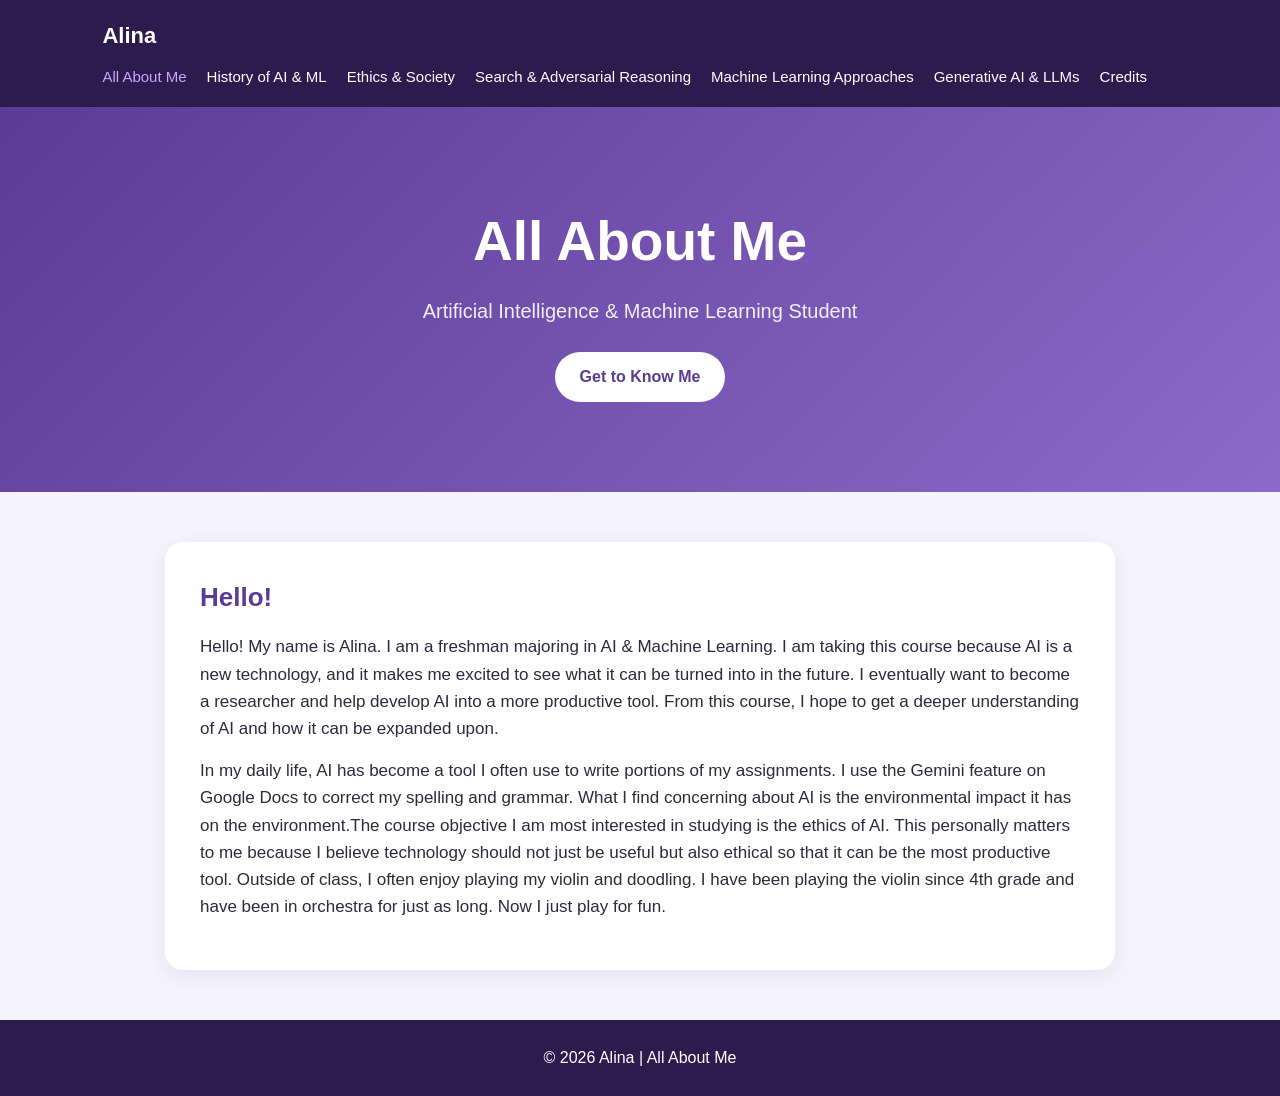
==== index.html @ ac67f38f "Update index.html" ====
<!DOCTYPE html>
<html lang="en">
<head>
    <meta charset="UTF-8">
    <meta name="viewport" content="width=device-width, initial-scale=1.0">
    <title>All About Me - Alina</title>
    <link rel="stylesheet" href="style.css">
</head>
<body>

<nav>
    <div class="logo">Alina</div>
    <div class="nav-links">
        <a href="index.html" class="active">All About Me</a>
        <a href="history.html">History of AI &amp; ML</a>
        <a href="ethics.html">Ethics &amp; Society</a>
        <a href="search.html">Search &amp; Adversarial Reasoning</a>
        <a href="machine-learning.html">Machine Learning Approaches</a>
        <a href="generative-ai.html">Generative AI &amp; LLMs</a>
        <a href="credits.html">Credits</a>
    </div>
</nav>

<header>
    <h1>All About Me</h1>
    <p>Artificial Intelligence &amp; Machine Learning Student</p>
    <a href="#about" class="hero-button">Get to Know Me</a>
</header>

<main>
    <section id="about">
        <h2>Hello!</h2>

        <p>
            Hello! My name is Alina. I am a freshman majoring in AI &amp;
            Machine Learning. I am taking this course because AI is a new
            technology, and it makes me excited to see what it can be turned
            into in the future. I eventually want to become a researcher and
            help develop AI into a more productive tool. From this course,
            I hope to get a deeper understanding of AI and how it can be
            expanded upon.
        </p>

        <p>
            In my daily life, AI has become a tool I often use to write portions of my assignments.
            I use the Gemini feature on Google Docs to correct my spelling and grammar. What I find            
            concerning about AI is the environmental impact it has on
            the environment.The course objective I am most interested in
            studying is the ethics of AI. This personally matters to me because
            I believe technology should not just be useful but also ethical
            so that it can be the most productive tool. Outside of class,
            I often enjoy playing my violin and doodling. I have been playing
            the violin since 4th grade and have been in orchestra for just
            as long. Now I just play for fun.
        </p>
    </section>
</main>

<footer>
    <p>&copy; 2026 Alina | All About Me</p>
</footer>

</body>
</html>
---- style.css ----
* {
    margin: 0;
    padding: 0;
    box-sizing: border-box;
}

body {
    font-family: Arial, sans-serif;
    background: #f5f3ff;
    color: #2d2a3d;
    line-height: 1.6;
}

/* Navigation */
nav {
    background: #2d1b4e;
    padding: 18px 8%;
    display: flex;
    justify-content: space-between;
    align-items: center;
    position: sticky;
    top: 0;
    z-index: 100;
    flex-wrap: wrap;
    gap: 12px;
}

nav .logo {
    color: white;
    font-size: 22px;
    font-weight: bold;
    white-space: nowrap;
}

nav .nav-links {
    display: flex;
    flex-wrap: wrap;
    gap: 12px 20px;
}

nav a {
    color: white;
    text-decoration: none;
    font-size: 15px;
}

nav a:hover,
nav a.active {
    color: #c9a7ff;
}

/* Hero */
header {
    background: linear-gradient(135deg, #5b3b95, #8b6bc9);
    color: white;
    text-align: center;
    padding: 90px 20px;
}

header h1 {
    font-size: 55px;
    margin-bottom: 10px;
}

header p {
    font-size: 20px;
    opacity: 0.9;
}

.hero-button {
    display: inline-block;
    margin-top: 25px;
    padding: 12px 25px;
    background: white;
    color: #5b3b95;
    text-decoration: none;
    border-radius: 25px;
    font-weight: bold;
}

.hero-button:hover {
    background: #eee7ff;
}

/* Main content */
main {
    max-width: 1000px;
    margin: 50px auto;
    padding: 0 25px;
}

section {
    background: white;
    margin-bottom: 30px;
    padding: 35px;
    border-radius: 18px;
    box-shadow: 0 5px 20px rgba(60, 40, 100, 0.08);
}

section h2 {
    color: #5b3b95;
    margin-bottom: 15px;
    font-size: 26px;
}

section h3 {
    color: #5b3b95;
    margin: 18px 0 8px;
}

section p {
    font-size: 17px;
    margin-bottom: 15px;
}

.about-grid {
    display: grid;
    grid-template-columns: repeat(2, 1fr);
    gap: 20px;
}

.info-card {
    background: #f3efff;
    padding: 25px;
    border-radius: 15px;
    text-align: center;
}

.info-card h3 {
    color: #5b3b95;
    margin-bottom: 8px;
}

.info-card p {
    font-size: 15px;
}

/* Footer */
footer {
    background: #2d1b4e;
    color: white;
    text-align: center;
    padding: 25px;
    margin-top: 50px;
}

footer p {
    margin: 0;
}

/* Mobile */
@media (max-width: 700px) {
    nav {
        flex-direction: column;
    }

    nav .nav-links {
        justify-content: center;
    }

    header h1 {
        font-size: 40px;
    }

    .about-grid {
        grid-template-columns: 1fr;
    }

    section {
        padding: 25px;
    }
}
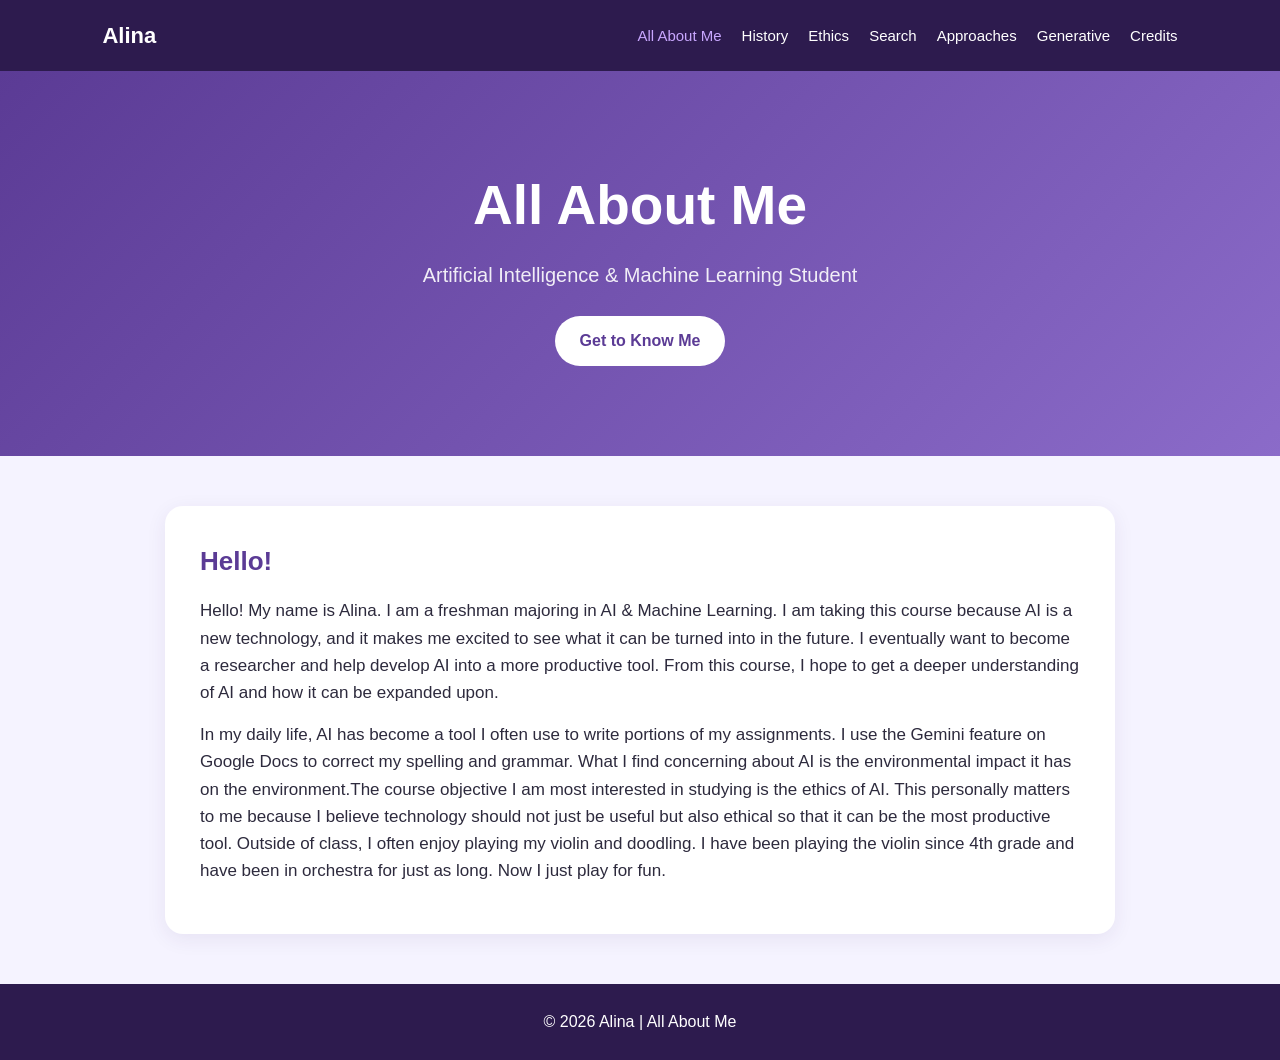
==== commit a80db2e7: "Update index.html" ====
--- a/index.html
+++ b/index.html
@@ -13,11 +13,11 @@
     <div class="logo">Alina</div>
     <div class="nav-links">
         <a href="index.html" class="active">All About Me</a>
-        <a href="history.html">History of AI &amp; ML</a>
-        <a href="ethics.html">Ethics &amp; Society</a>
-        <a href="search.html">Search &amp; Adversarial Reasoning</a>
-        <a href="machine-learning.html">Machine Learning Approaches</a>
-        <a href="generative-ai.html">Generative AI &amp; LLMs</a>
+        <a href="history.html">History</a>
+        <a href="ethics.html">Ethics</a>
+        <a href="search.html">Search</a>
+        <a href="machine-learning.html">Approaches</a>
+        <a href="generative-ai.html">Generative </a>
         <a href="credits.html">Credits</a>
     </div>
 </nav>
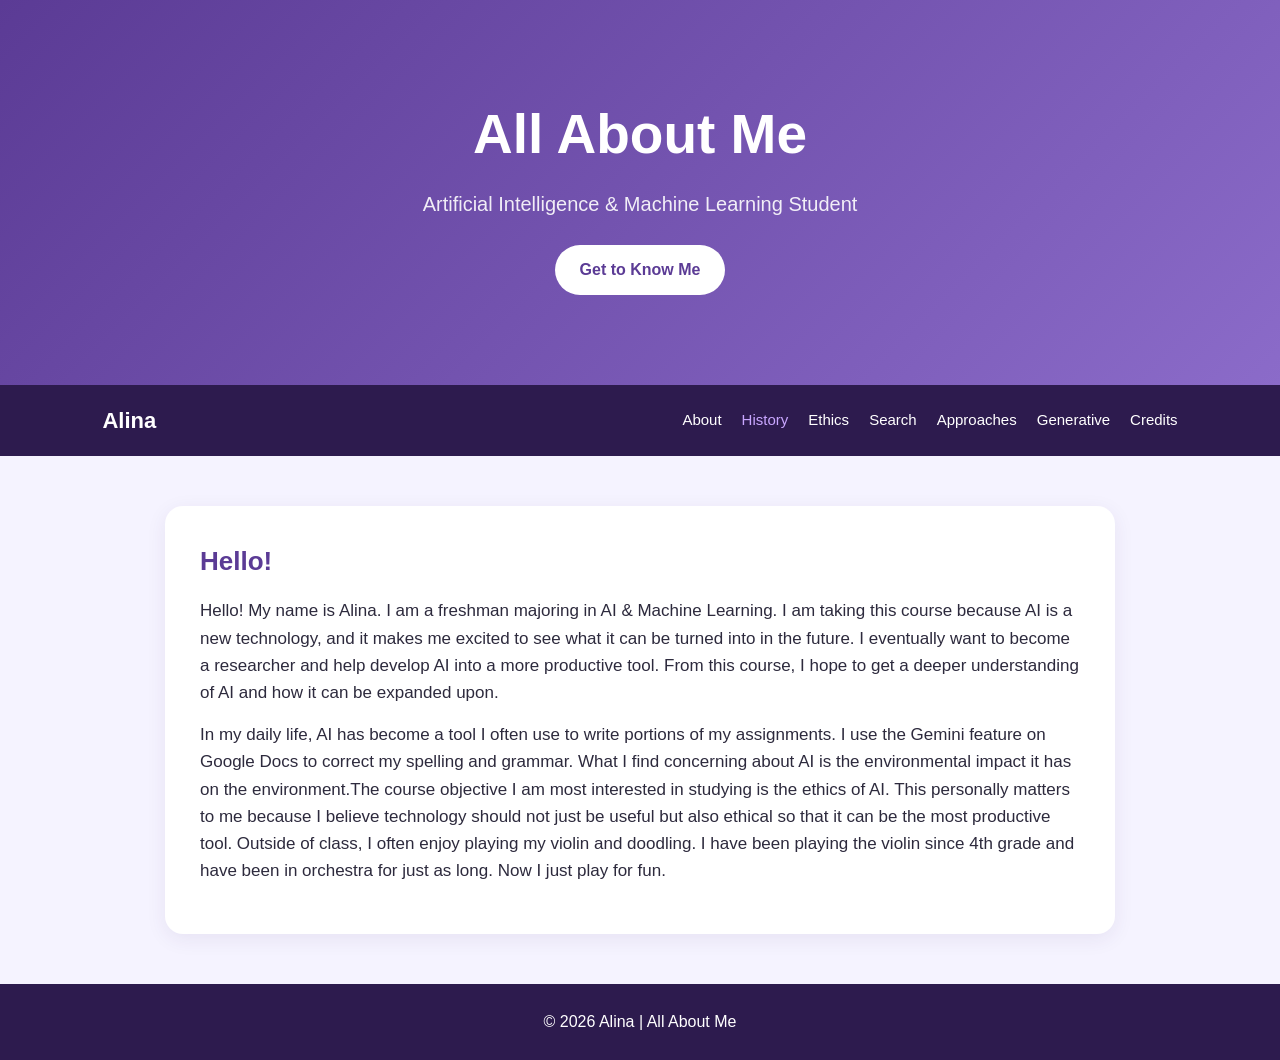
==== commit 7a17a32d: "Update index.html" ====
--- a/index.html
+++ b/index.html
@@ -1,32 +1,37 @@
-
 <!DOCTYPE html>
 <html lang="en">
+
 <head>
     <meta charset="UTF-8">
     <meta name="viewport" content="width=device-width, initial-scale=1.0">
-    <title>All About Me - Alina</title>
+    <title>All About Me </title>
     <link rel="stylesheet" href="style.css">
 </head>
+
 <body>
 
-<nav>
-    <div class="logo">Alina</div>
-    <div class="nav-links">
-        <a href="index.html" class="active">All About Me</a>
-        <a href="history.html">History</a>
-        <a href="ethics.html">Ethics</a>
-        <a href="search.html">Search</a>
-        <a href="machine-learning.html">Approaches</a>
-        <a href="generative-ai.html">Generative </a>
-        <a href="credits.html">Credits</a>
-    </div>
-</nav>
-
-<header>
+  <header>
     <h1>All About Me</h1>
     <p>Artificial Intelligence &amp; Machine Learning Student</p>
     <a href="#about" class="hero-button">Get to Know Me</a>
 </header>
+
+    <nav>
+        <div class="logo">Alina</div>
+        <div class="nav-links">
+            <a href="index.html">About</a>
+            <a href="history.html" class="active">History</a>
+            <a href="ethics.html">Ethics </a>
+            <a href="search.html">Search</a>
+            <a href="machine-learning.html"> Approaches</a>
+            <a href="generative-ai.html">Generative </a>
+            <a href="credits.html">Credits</a>
+        </div>
+    </nav>
+
+
+
+
 
 <main>
     <section id="about">
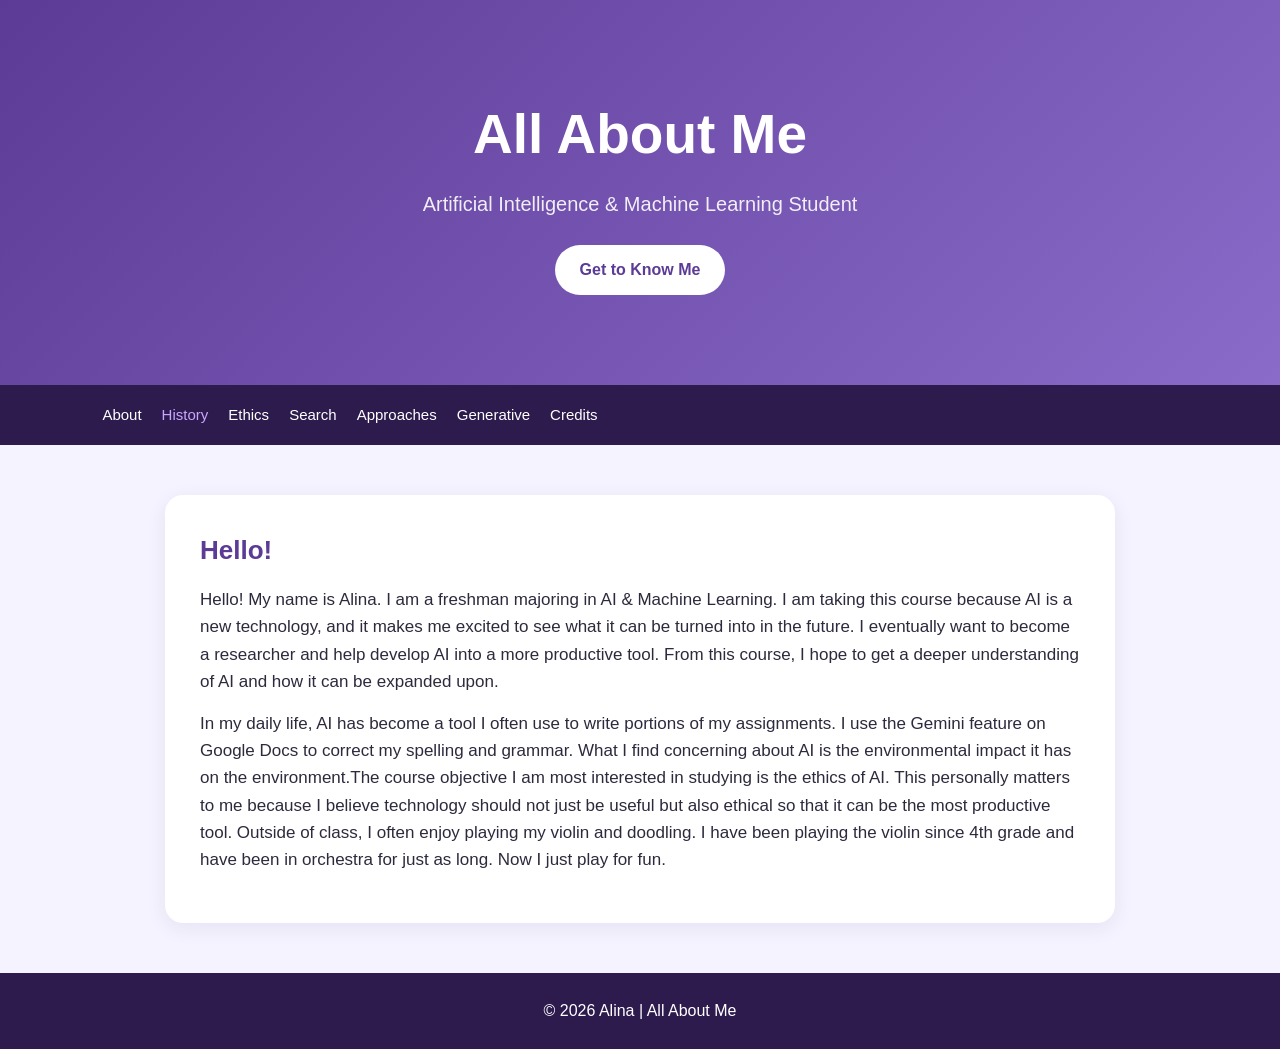
==== commit d8042c03: "Update index.html" ====
--- a/index.html
+++ b/index.html
@@ -17,7 +17,6 @@
 </header>
 
     <nav>
-        <div class="logo">Alina</div>
         <div class="nav-links">
             <a href="index.html">About</a>
             <a href="history.html" class="active">History</a>
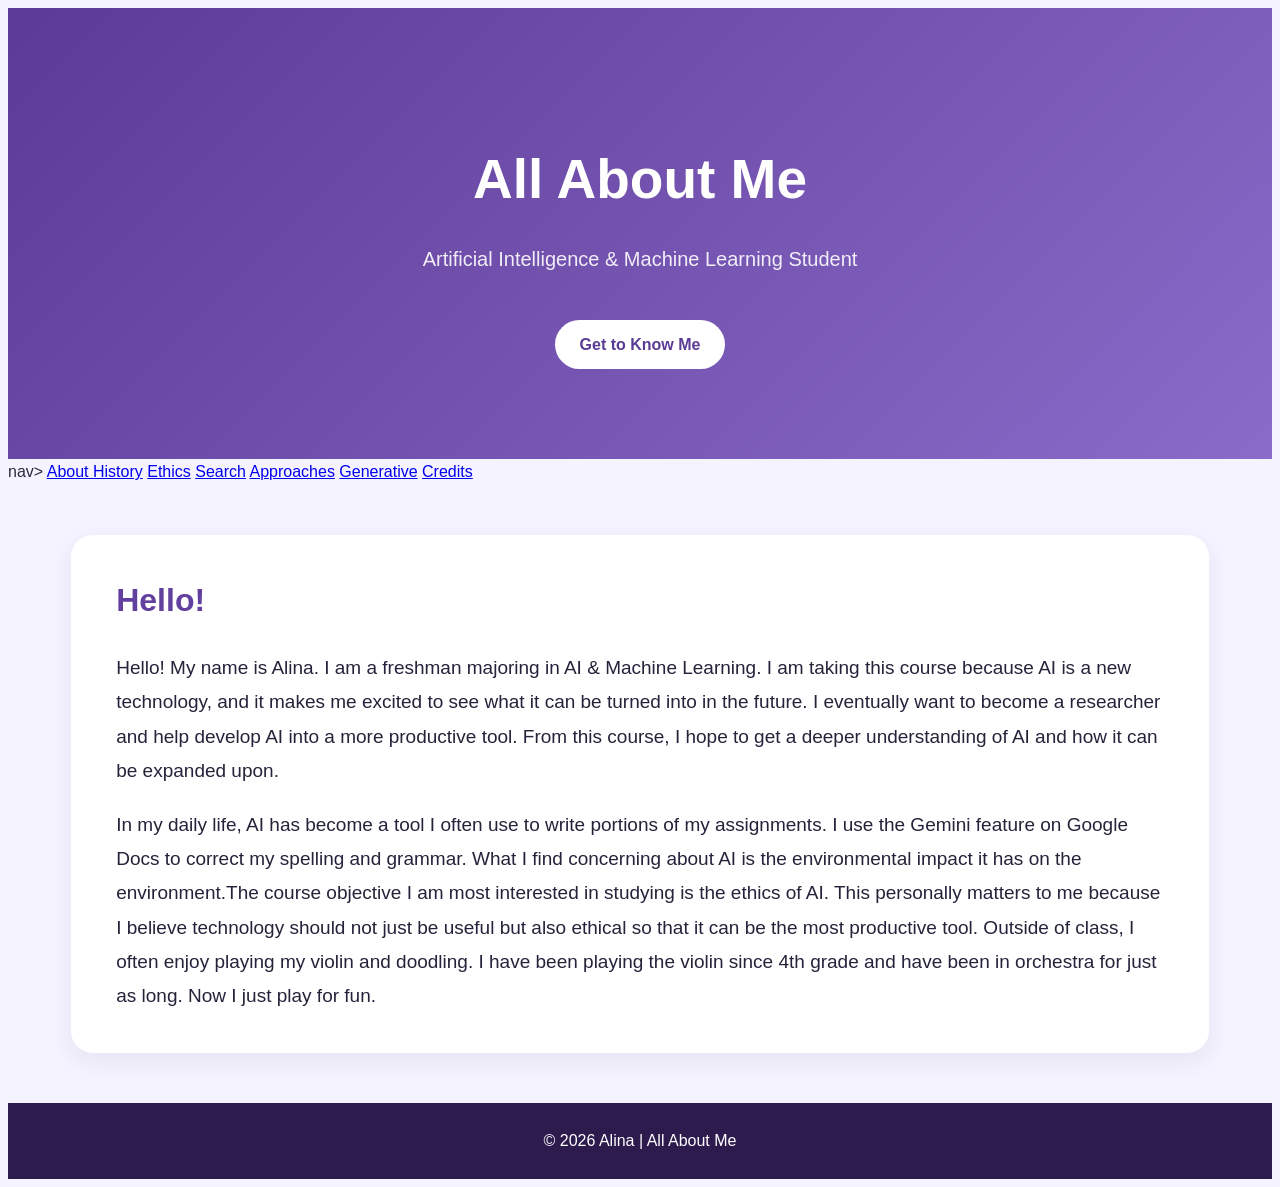
==== commit 98d7328c: "Update index.html" ====
--- a/index.html
+++ b/index.html
@@ -16,16 +16,14 @@
     <a href="#about" class="hero-button">Get to Know Me</a>
 </header>
 
-    <nav>
-        <div class="nav-links">
-            <a href="index.html">About</a>
-            <a href="history.html" class="active">History</a>
-            <a href="ethics.html">Ethics </a>
-            <a href="search.html">Search</a>
-            <a href="machine-learning.html"> Approaches</a>
-            <a href="generative-ai.html">Generative </a>
-            <a href="credits.html">Credits</a>
-        </div>
+    nav>
+        <a href="index.html"> About </a>
+        <a href="history.html">History</a>
+        <a href="ethics.html">Ethics</a>
+        <a href="search.html">Search</a>
+        <a href="machine-learning.html">Approaches</a>
+        <a href="generative-ai.html">Generative</a>
+        <a href="credits.html">Credits</a>
     </nav>
 
 
--- a/style.css
+++ b/style.css
@@ -1,4 +1,4 @@
-
+```css
 * {
     margin: 0;
     padding: 0;
@@ -83,37 +83,49 @@
     background: #eee7ff;
 }
 
-/* Main content */
+/* Main Content */
 main {
-    max-width: 1000px;
+    max-width: 1200px;
+    width: 90%;
     margin: 50px auto;
-    padding: 0 25px;
-}
-
-section {
+    padding: 0;
+}
+
+/* Section Cards */
+main > section {
     background: white;
-    margin-bottom: 30px;
-    padding: 35px;
-    border-radius: 18px;
-    box-shadow: 0 5px 20px rgba(60, 40, 100, 0.08);
-}
-
-section h2 {
-    color: #5b3b95;
-    margin-bottom: 15px;
-    font-size: 26px;
-}
-
-section h3 {
+    margin-bottom: 35px;
+    padding: 40px 45px;
+    border-radius: 22px;
+    box-shadow: 0 8px 25px rgba(60, 40, 100, 0.08);
+}
+
+/* Section Headings */
+main > section h2 {
+    color: #62409f;
+    margin-top: 0;
+    margin-bottom: 25px;
+    font-size: 32px;
+}
+
+main > section h3 {
     color: #5b3b95;
     margin: 18px 0 8px;
 }
 
-section p {
-    font-size: 17px;
-    margin-bottom: 15px;
-}
-
+/* Paragraphs */
+main > section p {
+    font-size: 19px;
+    line-height: 1.8;
+    margin-bottom: 20px;
+    color: #25233a;
+}
+
+main > section p:last-child {
+    margin-bottom: 0;
+}
+
+/* About Grid */
 .about-grid {
     display: grid;
     grid-template-columns: repeat(2, 1fr);
@@ -151,6 +163,7 @@
 
 /* Mobile */
 @media (max-width: 700px) {
+
     nav {
         flex-direction: column;
     }
@@ -163,11 +176,58 @@
         font-size: 40px;
     }
 
+    main {
+        width: 94%;
+        margin: 30px auto;
+    }
+
+    main > section {
+        padding: 25px;
+        margin-bottom: 25px;
+        border-radius: 18px;
+    }
+
+    main > section h2 {
+        font-size: 26px;
+    }
+
+    main > section p {
+        font-size: 16px;
+        line-height: 1.7;
+    }
+
     .about-grid {
         grid-template-columns: 1fr;
     }
-
-    section {
+}
+```
+/* Approaches Page - Consistent Card Spacing */
+.approaches-container section,
+main.approaches-container > section {
+    padding: 40px 45px;
+    margin-bottom: 35px;
+}
+
+/* Consistent heading spacing */
+.approaches-container section h2 {
+    margin-top: 0;
+    margin-bottom: 25px;
+}
+
+/* Consistent paragraph spacing */
+.approaches-container section p {
+    margin-bottom: 20px;
+    line-height: 1.8;
+}
+
+.approaches-container section p:last-child {
+    margin-bottom: 0;
+}
+
+/* Mobile spacing */
+@media (max-width: 700px) {
+    .approaches-container section,
+    main.approaches-container > section {
         padding: 25px;
     }
 }
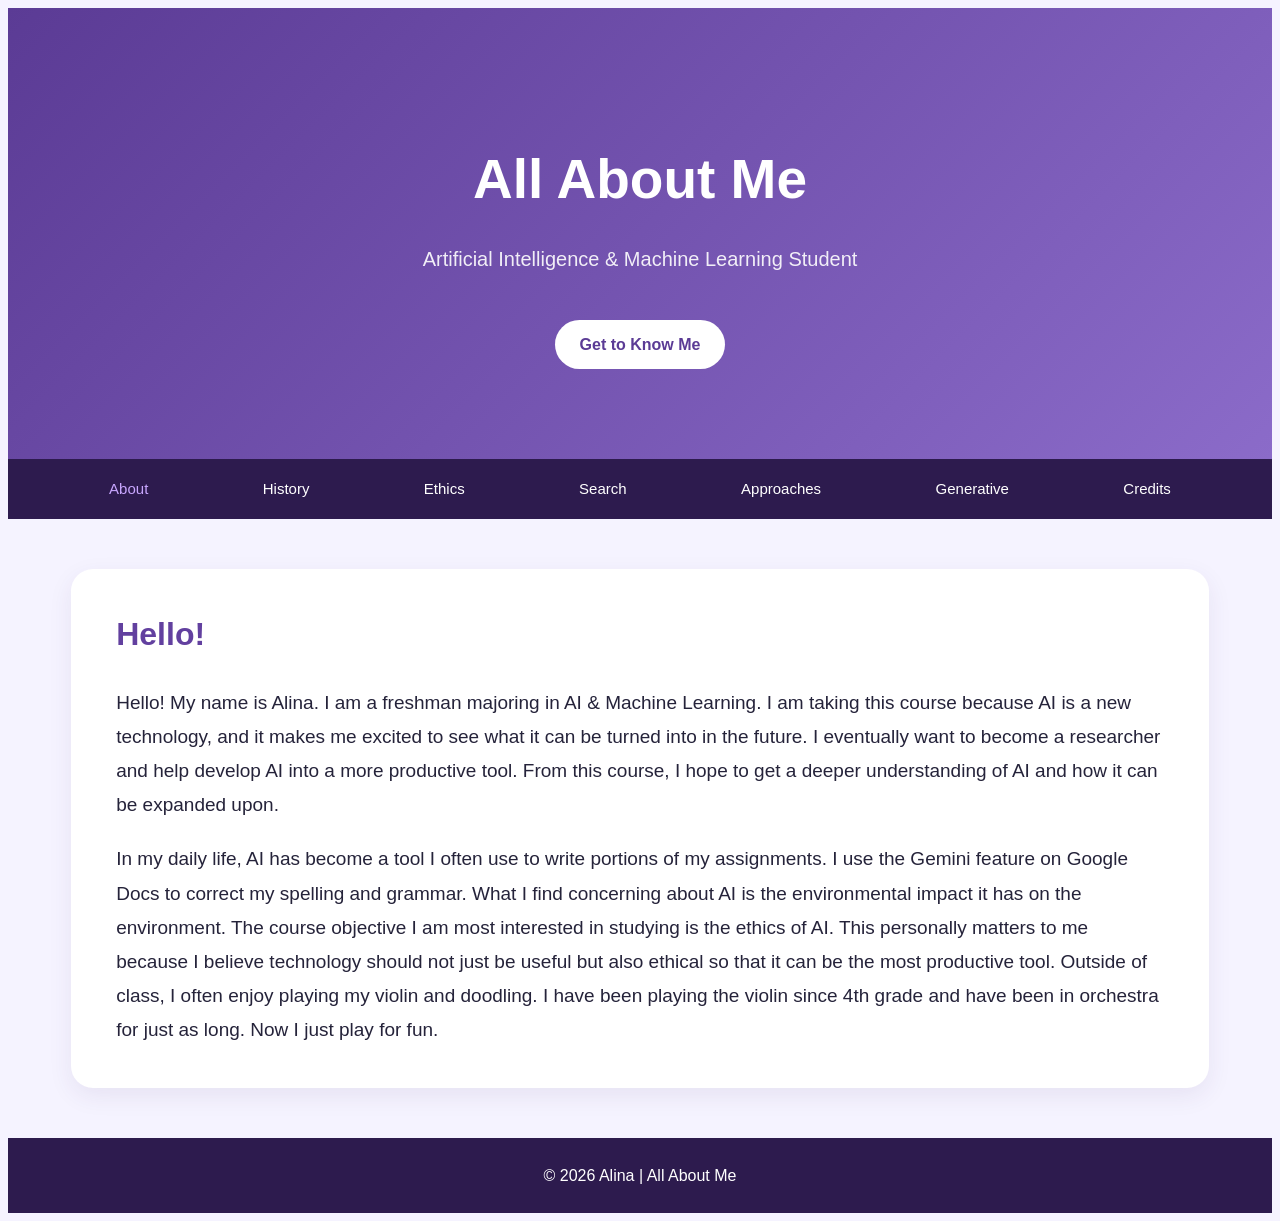
==== commit 2f1672be: "Update index.html" ====
--- a/index.html
+++ b/index.html
@@ -1,23 +1,24 @@
+
 <!DOCTYPE html>
 <html lang="en">
 
 <head>
     <meta charset="UTF-8">
     <meta name="viewport" content="width=device-width, initial-scale=1.0">
-    <title>All About Me </title>
+    <title>All About Me</title>
     <link rel="stylesheet" href="style.css">
 </head>
 
 <body>
 
-  <header>
-    <h1>All About Me</h1>
-    <p>Artificial Intelligence &amp; Machine Learning Student</p>
-    <a href="#about" class="hero-button">Get to Know Me</a>
-</header>
+    <header>
+        <h1>All About Me</h1>
+        <p>Artificial Intelligence &amp; Machine Learning Student</p>
+        <a href="#about" class="hero-button">Get to Know Me</a>
+    </header>
 
-    nav>
-        <a href="index.html"> About </a>
+    <nav>
+        <a href="index.html" class="active">About</a>
         <a href="history.html">History</a>
         <a href="ethics.html">Ethics</a>
         <a href="search.html">Search</a>
@@ -26,42 +27,37 @@
         <a href="credits.html">Credits</a>
     </nav>
 
+    <main>
+        <section id="about">
+            <h2>Hello!</h2>
 
+            <p>
+                Hello! My name is Alina. I am a freshman majoring in AI &amp;
+                Machine Learning. I am taking this course because AI is a new
+                technology, and it makes me excited to see what it can be turned
+                into in the future. I eventually want to become a researcher and
+                help develop AI into a more productive tool. From this course,
+                I hope to get a deeper understanding of AI and how it can be
+                expanded upon.
+            </p>
 
+            <p>
+                In my daily life, AI has become a tool I often use to write portions of my assignments.
+                I use the Gemini feature on Google Docs to correct my spelling and grammar. What I find
+                concerning about AI is the environmental impact it has on the environment. The course
+                objective I am most interested in studying is the ethics of AI. This personally matters
+                to me because I believe technology should not just be useful but also ethical so that
+                it can be the most productive tool. Outside of class, I often enjoy playing my violin
+                and doodling. I have been playing the violin since 4th grade and have been in orchestra
+                for just as long. Now I just play for fun.
+            </p>
+        </section>
+    </main>
 
-
-<main>
-    <section id="about">
-        <h2>Hello!</h2>
-
-        <p>
-            Hello! My name is Alina. I am a freshman majoring in AI &amp;
-            Machine Learning. I am taking this course because AI is a new
-            technology, and it makes me excited to see what it can be turned
-            into in the future. I eventually want to become a researcher and
-            help develop AI into a more productive tool. From this course,
-            I hope to get a deeper understanding of AI and how it can be
-            expanded upon.
-        </p>
-
-        <p>
-            In my daily life, AI has become a tool I often use to write portions of my assignments.
-            I use the Gemini feature on Google Docs to correct my spelling and grammar. What I find            
-            concerning about AI is the environmental impact it has on
-            the environment.The course objective I am most interested in
-            studying is the ethics of AI. This personally matters to me because
-            I believe technology should not just be useful but also ethical
-            so that it can be the most productive tool. Outside of class,
-            I often enjoy playing my violin and doodling. I have been playing
-            the violin since 4th grade and have been in orchestra for just
-            as long. Now I just play for fun.
-        </p>
-    </section>
-</main>
-
-<footer>
-    <p>&copy; 2026 Alina | All About Me</p>
-</footer>
+    <footer>
+        <p>&copy; 2026 Alina | All About Me</p>
+    </footer>
 
 </body>
 </html>
+
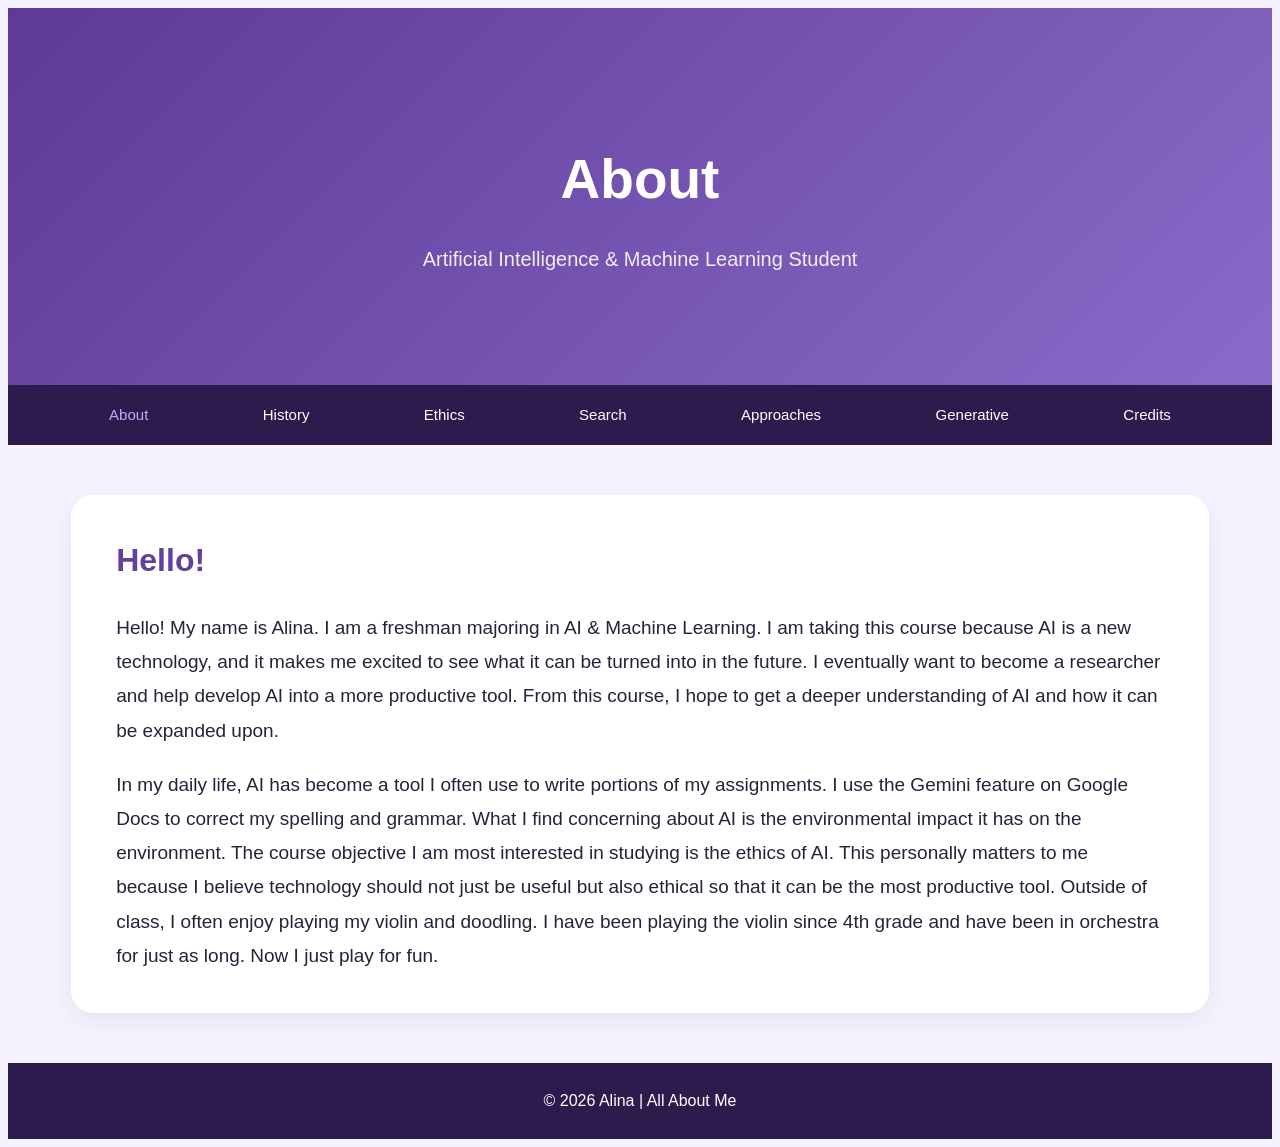
==== commit 32d99139: "Update index.html" ====
--- a/index.html
+++ b/index.html
@@ -11,21 +11,22 @@
 
 <body>
 
-    <header>
-        <h1>All About Me</h1>
-        <p>Artificial Intelligence &amp; Machine Learning Student</p>
-        <a href="#about" class="hero-button">Get to Know Me</a>
-    </header>
 
-    <nav>
-        <a href="index.html" class="active">About</a>
-        <a href="history.html">History</a>
-        <a href="ethics.html">Ethics</a>
-        <a href="search.html">Search</a>
-        <a href="machine-learning.html">Approaches</a>
-        <a href="generative-ai.html">Generative</a>
-        <a href="credits.html">Credits</a>
-    </nav>
+<header>
+    <h1>About</h1>
+    <p>Artificial Intelligence &amp; Machine Learning Student</p>
+</header>
+
+<nav>
+    <a href="index.html" class="active">About</a>
+    <a href="history.html">History</a>
+    <a href="ethics.html">Ethics</a>
+    <a href="search.html">Search</a>
+    <a href="machine-learning.html">Approaches</a>
+    <a href="generative-ai.html">Generative</a>
+    <a href="credits.html">Credits</a>
+</nav>
+
 
     <main>
         <section id="about">
